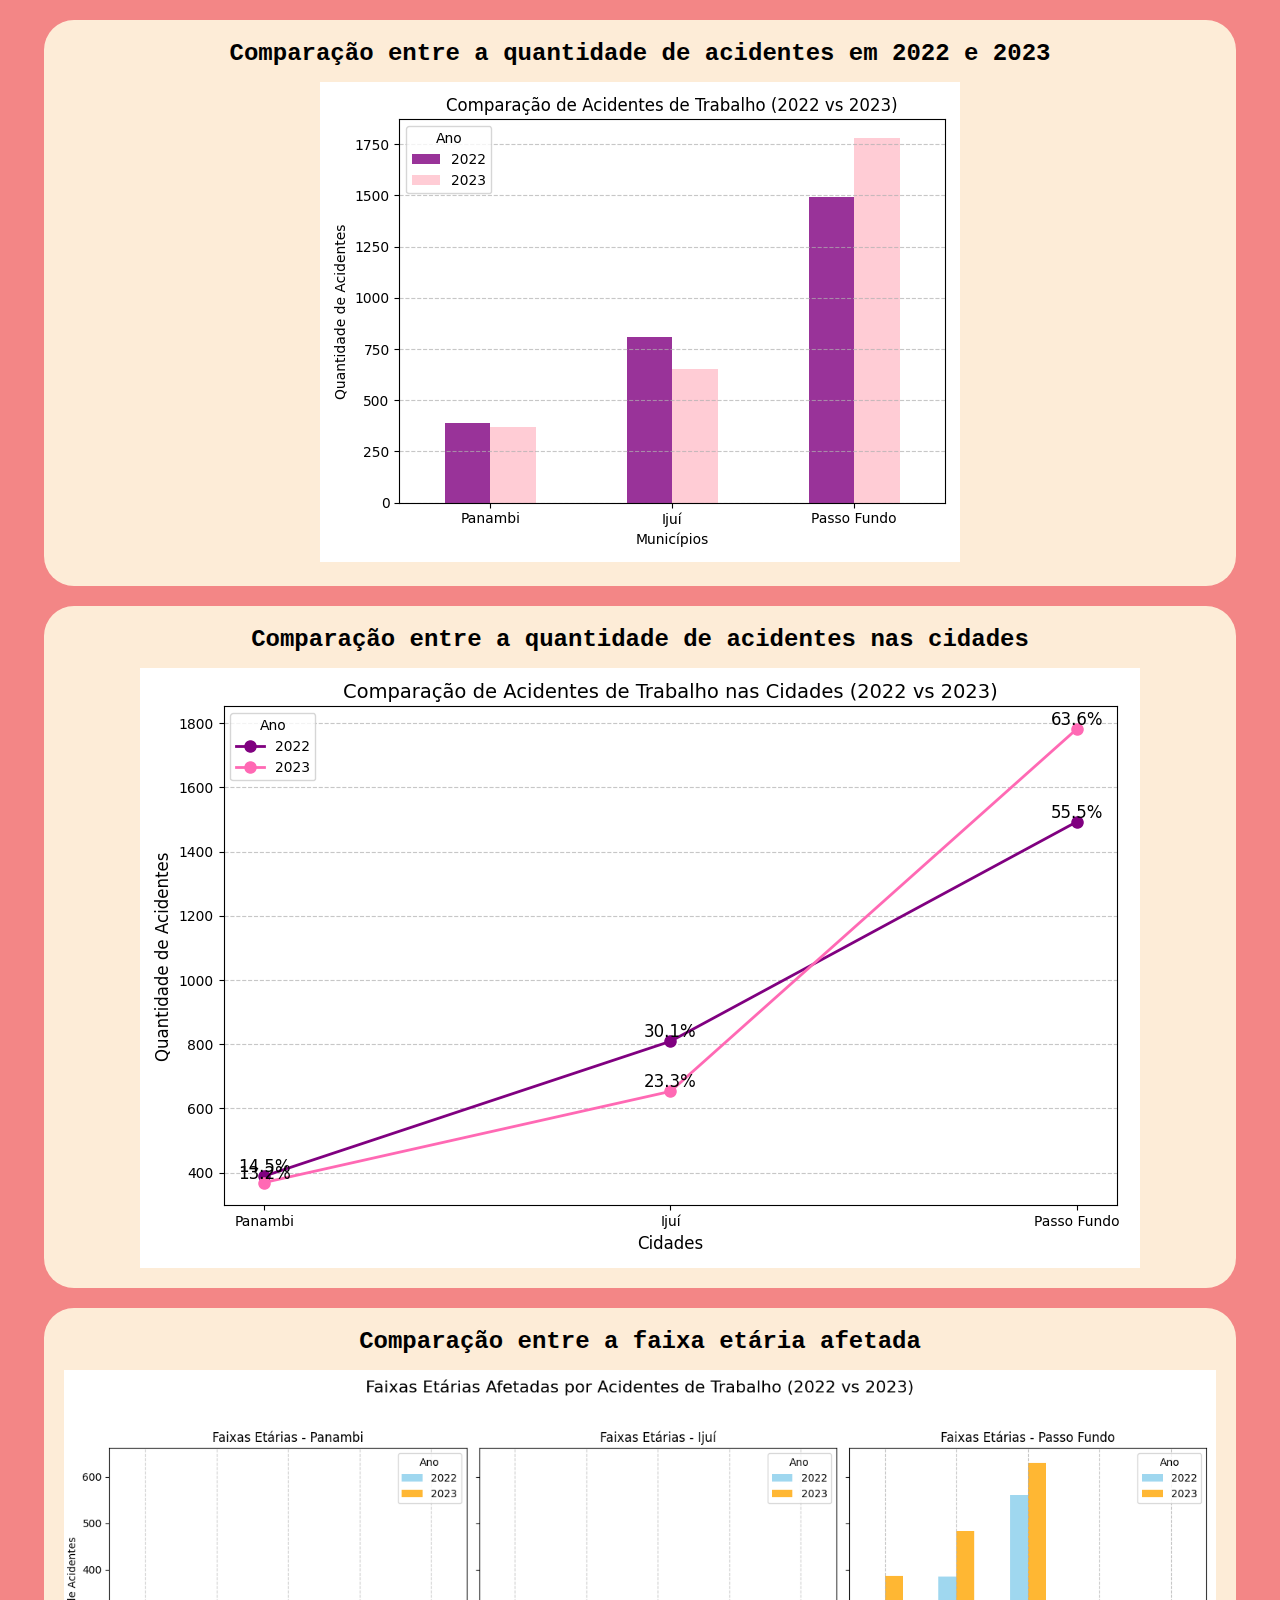
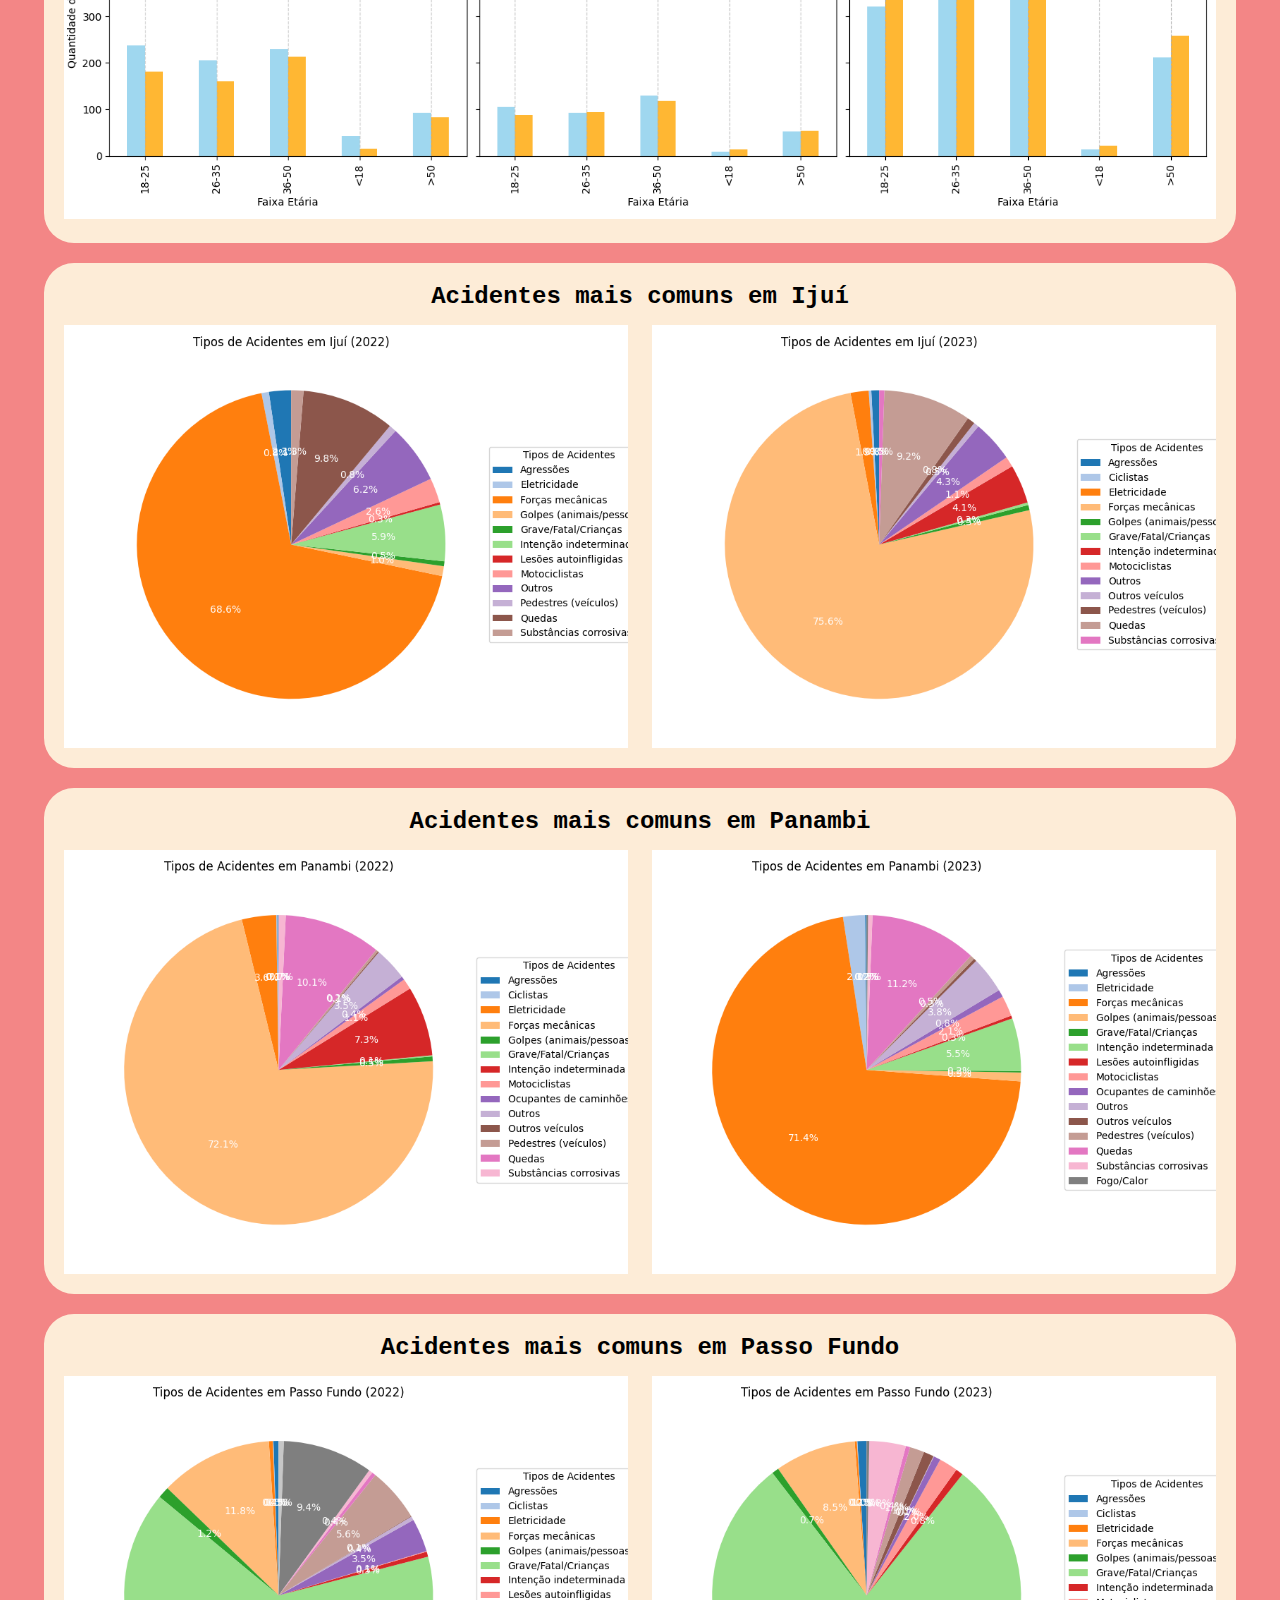
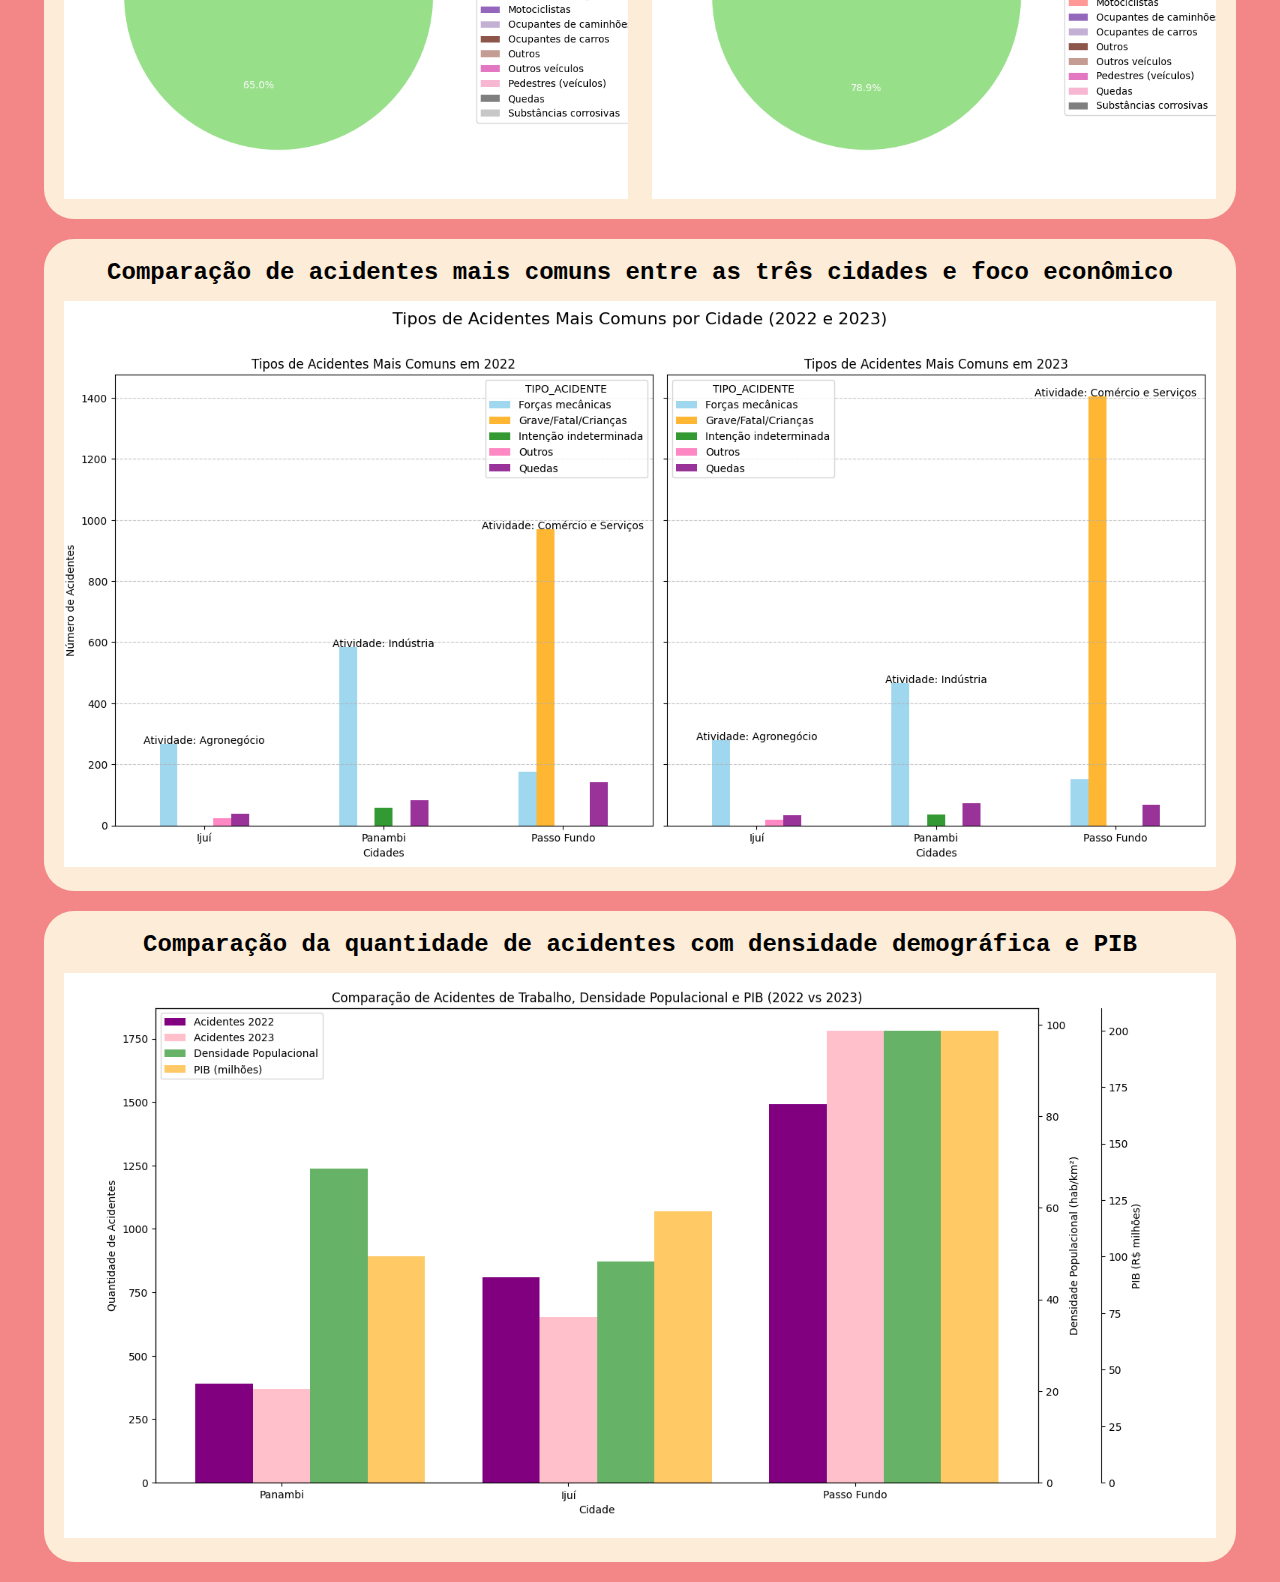
==== display/index.html @ c11e5324 "All files uploaded by Professor" ====
<!DOCTYPE html>
<html lang="en">
<head>
    <meta charset="UTF-8">
    <meta name="viewport" content="width=device-width, initial-scale=1.0">
    <link rel="stylesheet" href="./styles.css">
    <title>Análise DataSUS</title>
</head>
<body>
    <div class="content">
        <div class="container">
            <span>Comparação entre a quantidade de acidentes em 2022 e 2023</span>
            <div class="qtd_ac">
                <img src="./assets/qtd_ac.png"/>
            </div>
        </div>
        <div class="container">
            <span>Comparação entre a quantidade de acidentes nas cidades</span>
            <div class="qtd_ac_comp">
                <img src="./assets/comp_qtd_acid.png"/>
            </div>
        </div>
        <div class="container">
            <span>Comparação entre a faixa etária afetada</span>
            <div class="faixa_etaria">
                <img src="./assets/faixa_etaria.png"/>
            </div>
        </div>
        <div class="container">
            <span>Acidentes mais comuns em Ijuí</span>
            <div class="acid_comuns">
                <img src="./assets/graficos_acidentes_Ijuí_2022.png"/>
                <img src="./assets/graficos_acidentes_Ijuí_2023.png"/>
            </div>
        </div>
        <div class="container">
            <span>Acidentes mais comuns em Panambi</span>
            <div class="acid_comuns">
                <img src="./assets/graficos_acidentes_Panambi_2022.png"/>
                <img src="./assets/graficos_acidentes_Panambi_2023.png"/>
            </div>
        </div>
        <div class="container">
            <span>Acidentes mais comuns em Passo Fundo</span>
            <div class="acid_comuns">
                <img src="./assets/graficos_acidentes_Passo Fundo_2022.png"/>
                <img src="./assets/graficos_acidentes_Passo Fundo_2023.png"/>
            </div>
        </div>
        <div class="container">
            <span>Comparação de acidentes mais comuns entre as três cidades e foco econômico</span>
            <div class="tipos_acid">
                <img src="./assets/tipos_acid_comuns.png"/>
            </div>
        </div>
        <div class="container">
            <span>Comparação da quantidade de acidentes com densidade demográfica e PIB</span>
            <div class="faixa_etaria">
                <img src="./assets/comp_den_acid_pib.png"/>
            </div>
        </div>
    </div>
</body>
</html>
---- display/styles.css ----
body {
    padding: 0;
    margin: 20px 0;
    display: flex;
    flex-direction: column;
    align-items: center;
    background-color: #f38686;
}

.content {
    display: flex;
    flex-direction: column;
    align-items: center;
    gap: 20px;
}

.container {
    display: flex;
    flex-direction: column;
    align-items: center;
    width: 90%;
    background-color: #fdecd7;
    border-radius: 30px;
    padding: 20px;
    gap: 15px;
}

.container span {
    color: #000;
    font-size: 24px;
    font-weight: 600;
    font-family: 'Courier New', Courier, monospace;
}

.comparar_qtd {
    display: flex;
    flex-direction: row;
    align-items: center;
    gap: 10px;
}

.qtd_ac img {
    width: 100%;
}

.qtd_ac_comp {
    display: flex;
    flex-direction: row;
    justify-content: space-around;
}

.qtd_ac_comp img {
    width: 100%;
}

.faixa_etaria img {
    width: 100%;
}

.acid_comuns {
    display: flex;
    flex-direction: row;
    align-items: center;
    justify-content: space-between;
}

.acid_comuns img {
    width: 49%;
}

.tipos_acid img {
    width: 100%;
}
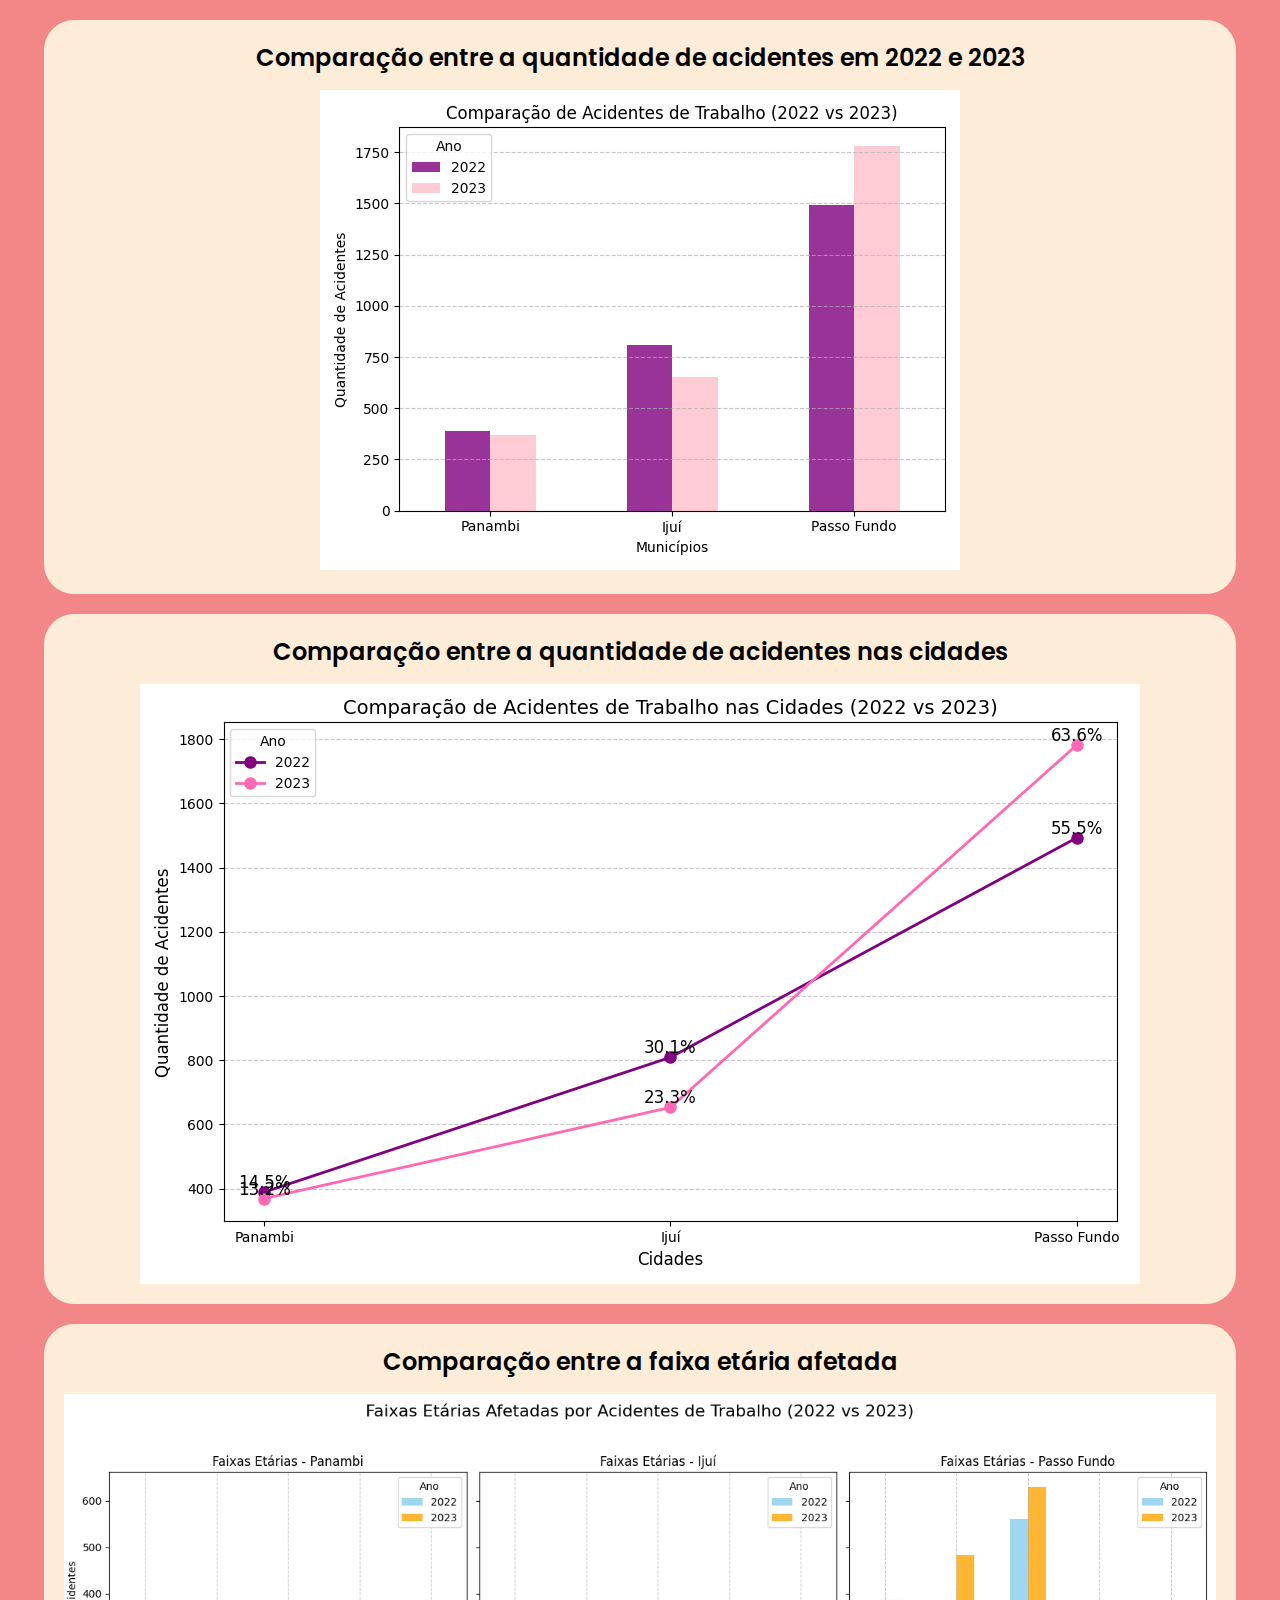
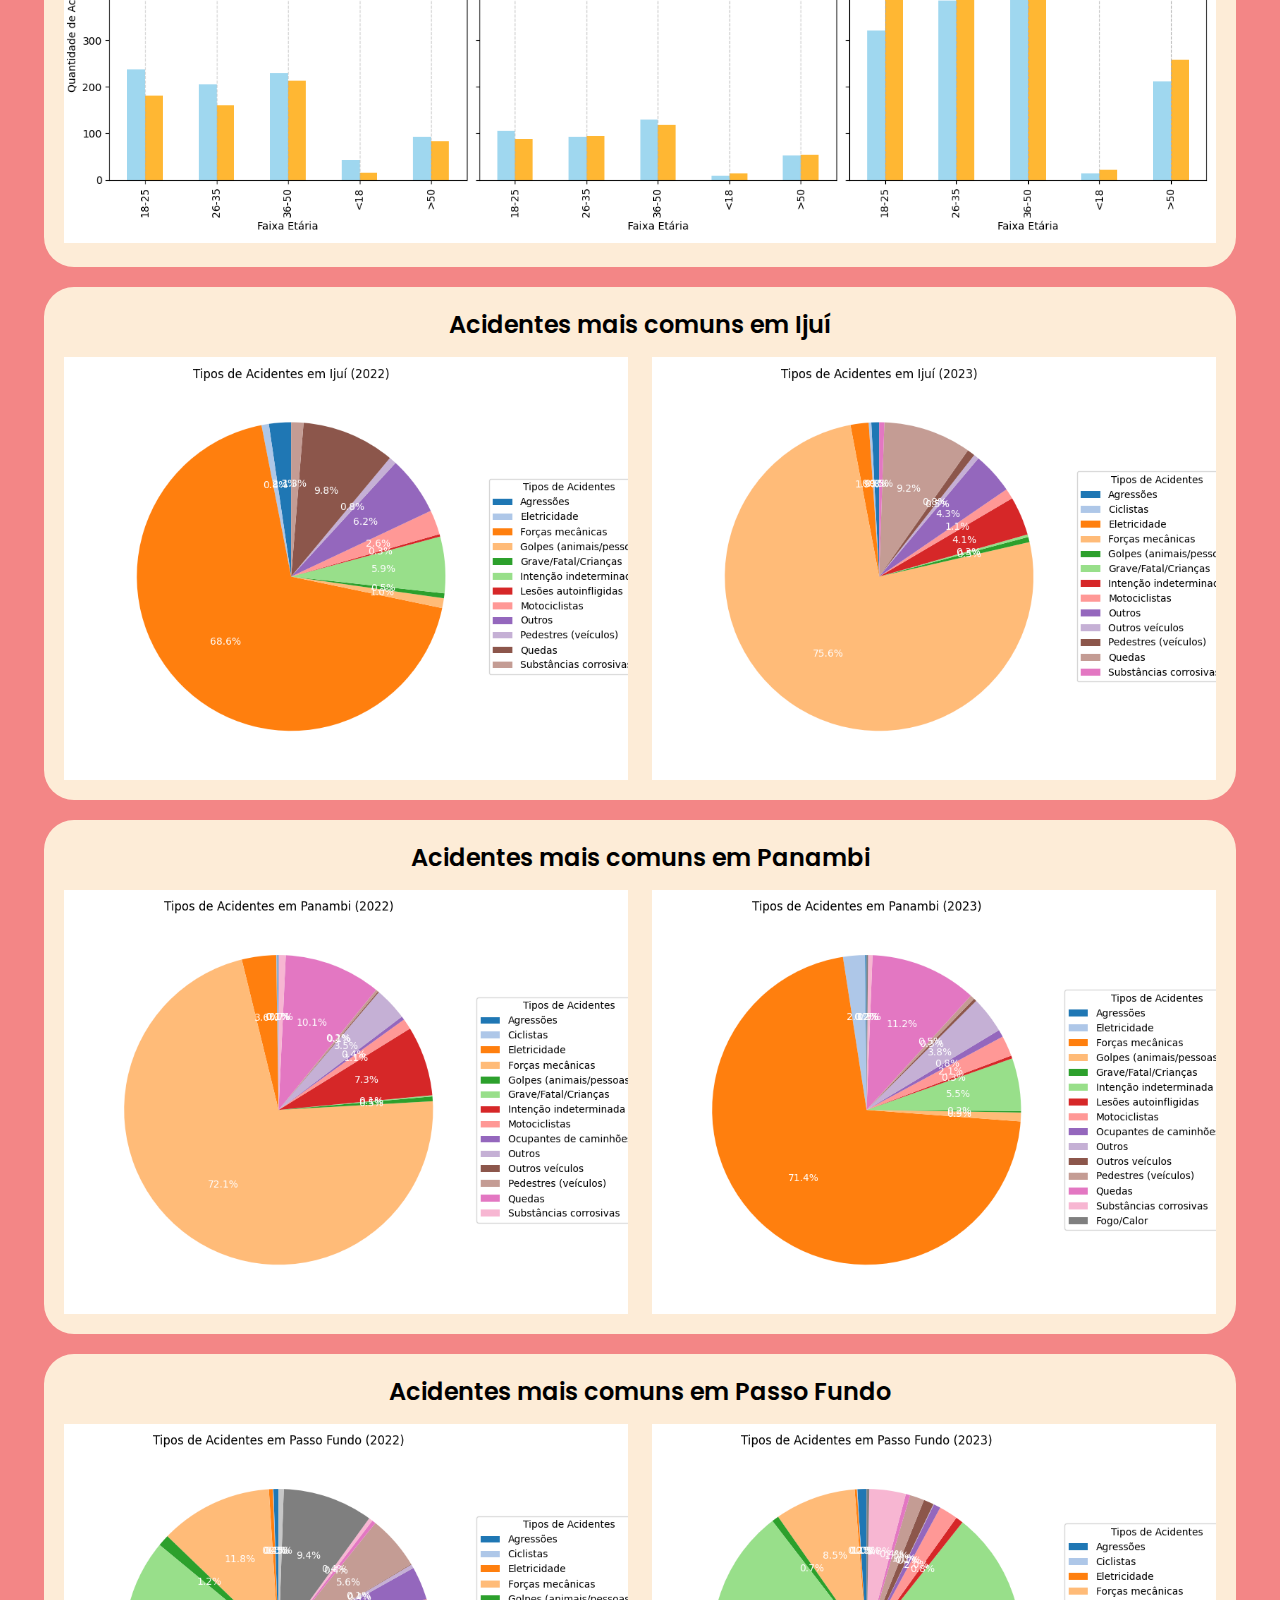
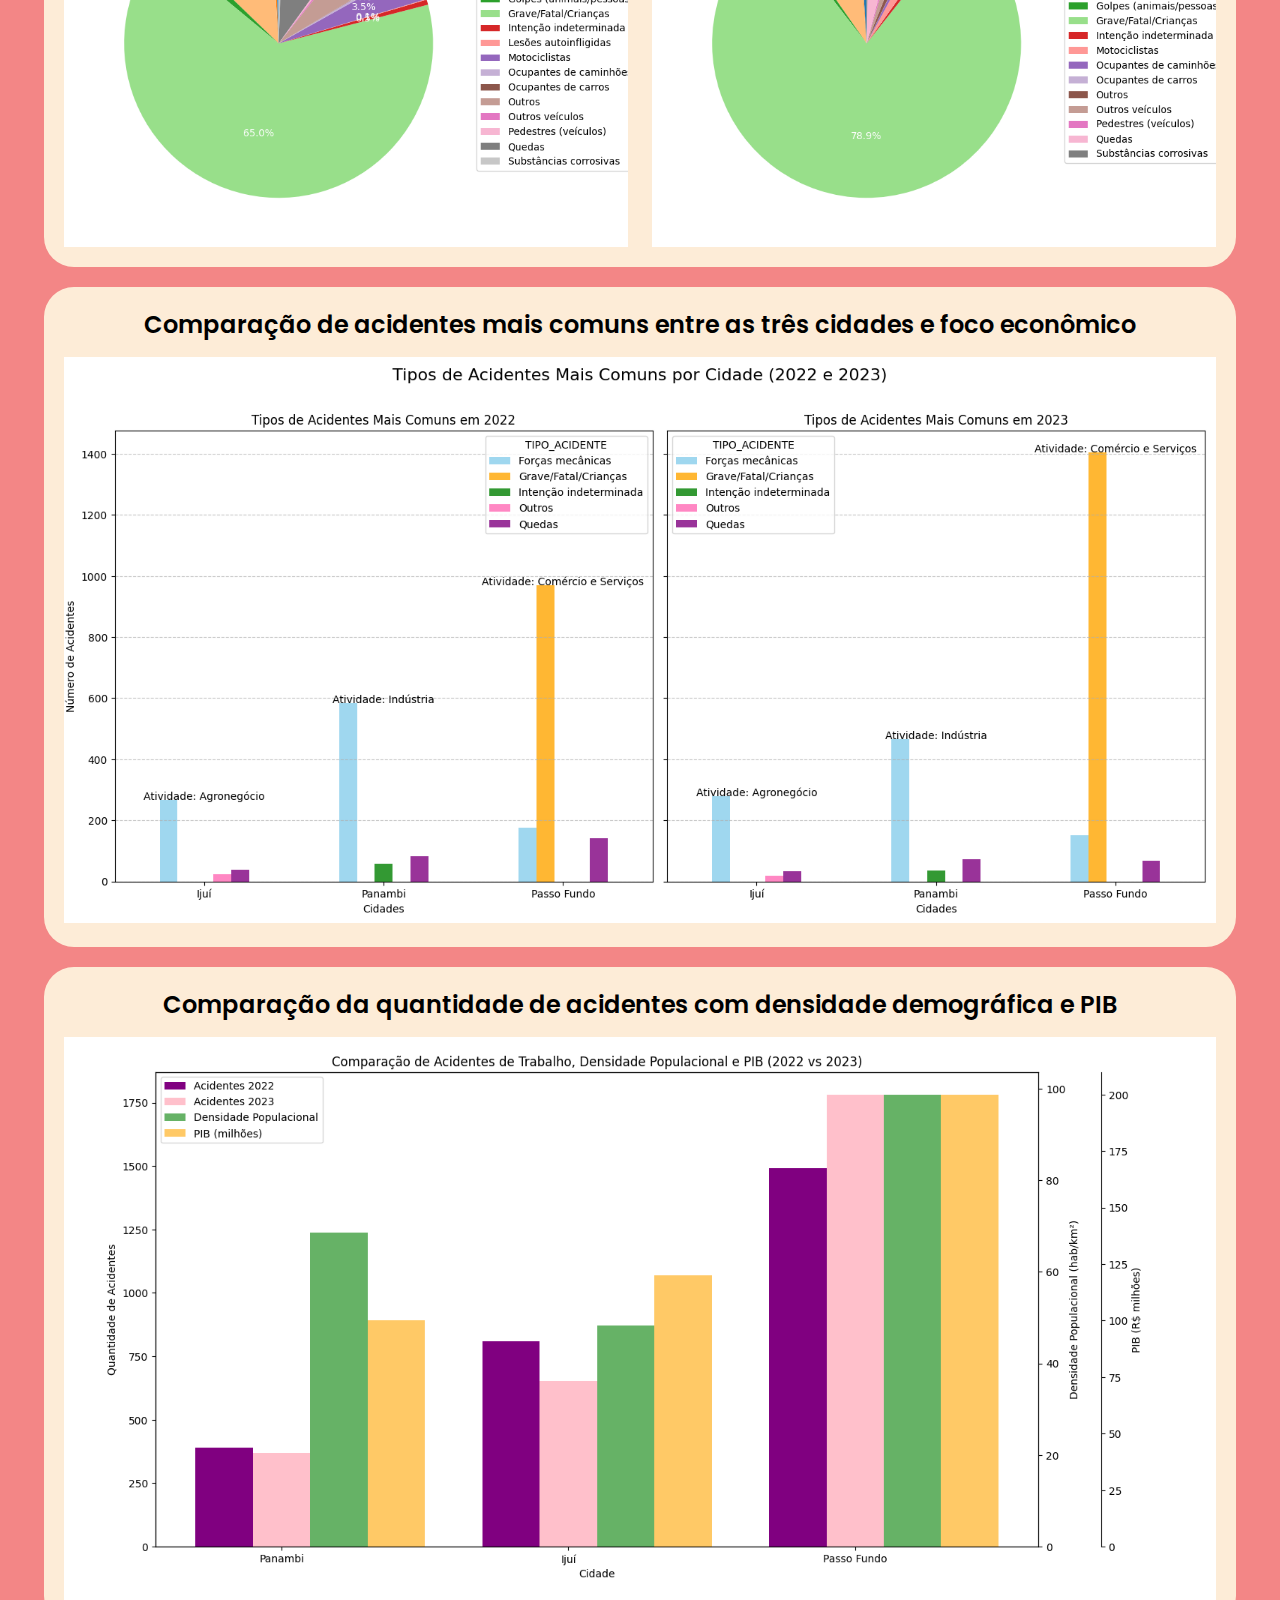
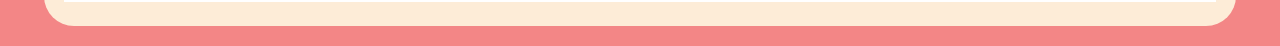
==== commit bf4f25a2: "alteração de estilo" ====
--- a/display/index.html
+++ b/display/index.html
@@ -4,6 +4,9 @@
     <meta charset="UTF-8">
     <meta name="viewport" content="width=device-width, initial-scale=1.0">
     <link rel="stylesheet" href="./styles.css">
+    <link rel="preconnect" href="https://fonts.googleapis.com">
+    <link rel="preconnect" href="https://fonts.gstatic.com" crossorigin>
+    <link href="https://fonts.googleapis.com/css2?family=Poppins:ital,wght@0,100;0,200;0,300;0,400;0,500;0,600;0,700;0,800;0,900;1,100;1,200;1,300;1,400;1,500;1,600;1,700;1,800;1,900&display=swap" rel="stylesheet">
     <title>Análise DataSUS</title>
 </head>
 <body>
--- a/display/styles.css
+++ b/display/styles.css
@@ -29,7 +29,7 @@
     color: #000;
     font-size: 24px;
     font-weight: 600;
-    font-family: 'Courier New', Courier, monospace;
+    font-family: 'Poppins', sans-serif;
 }
 
 .comparar_qtd {
